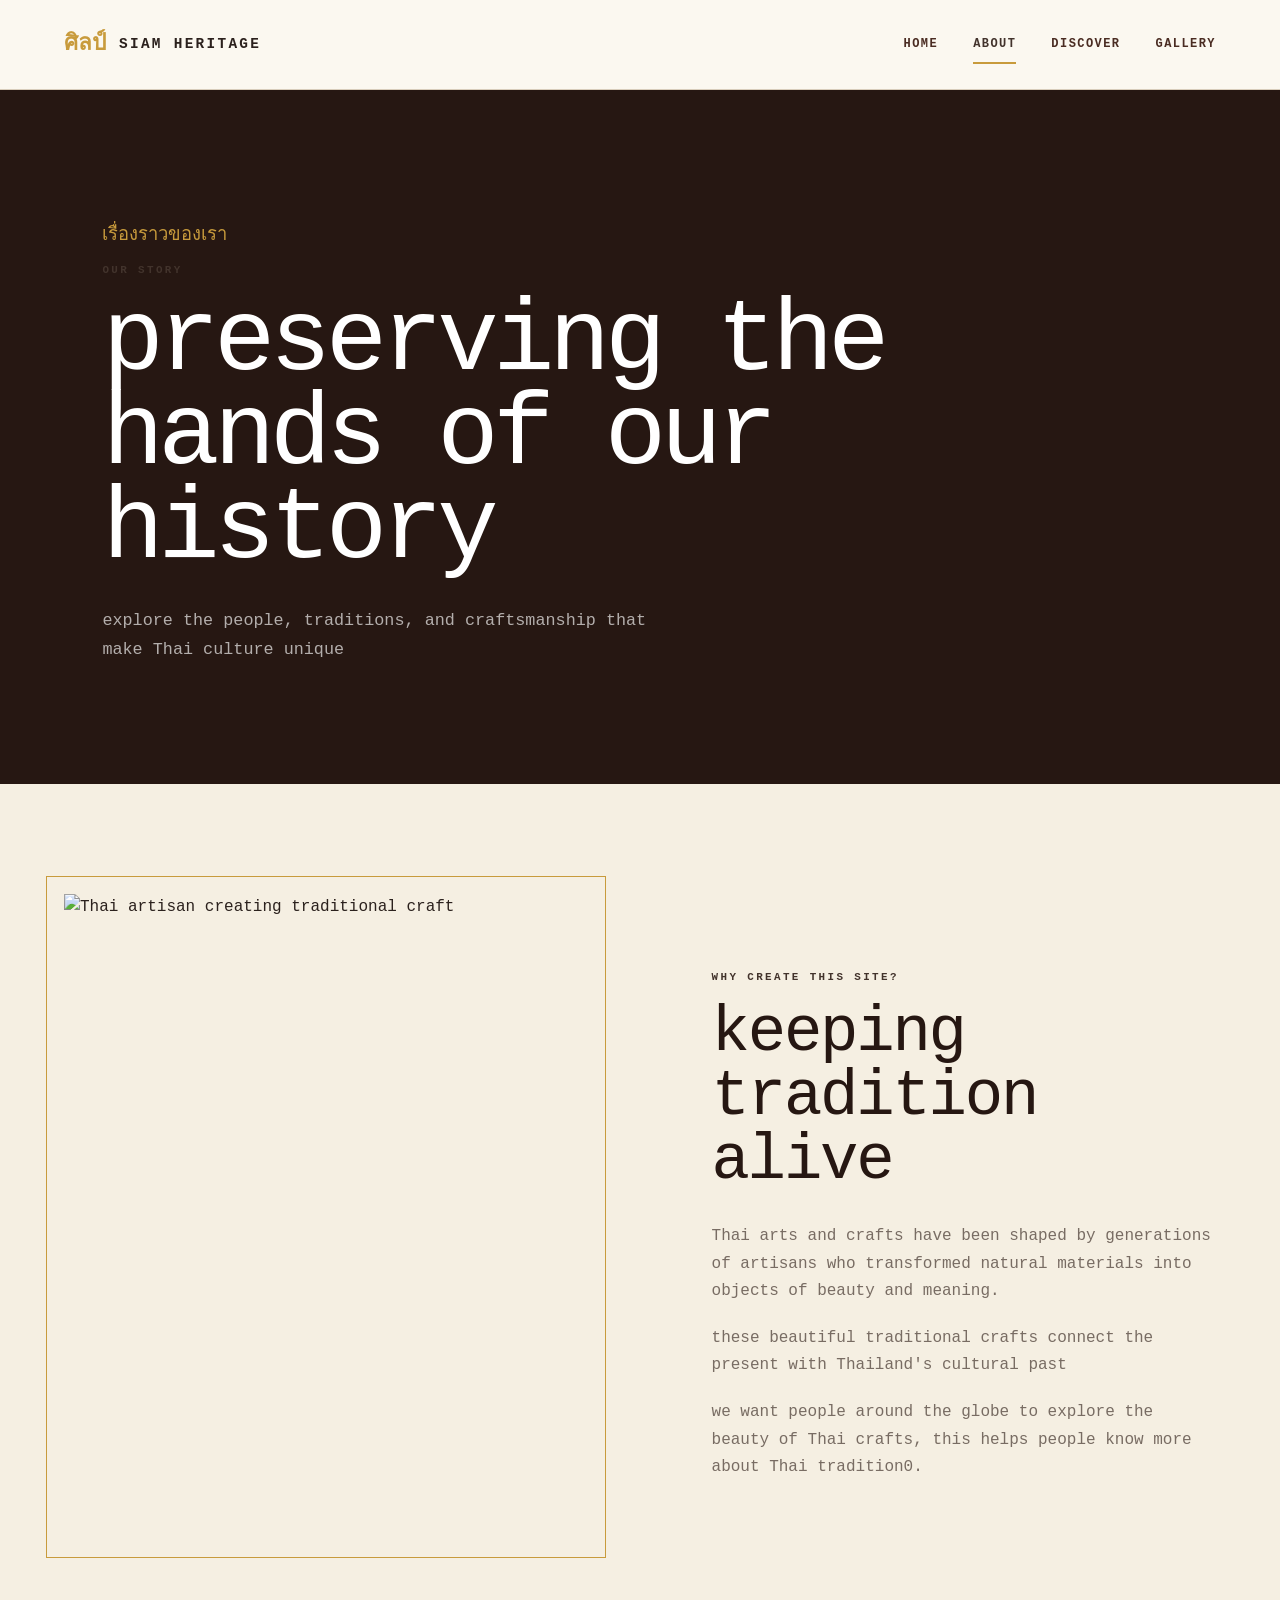
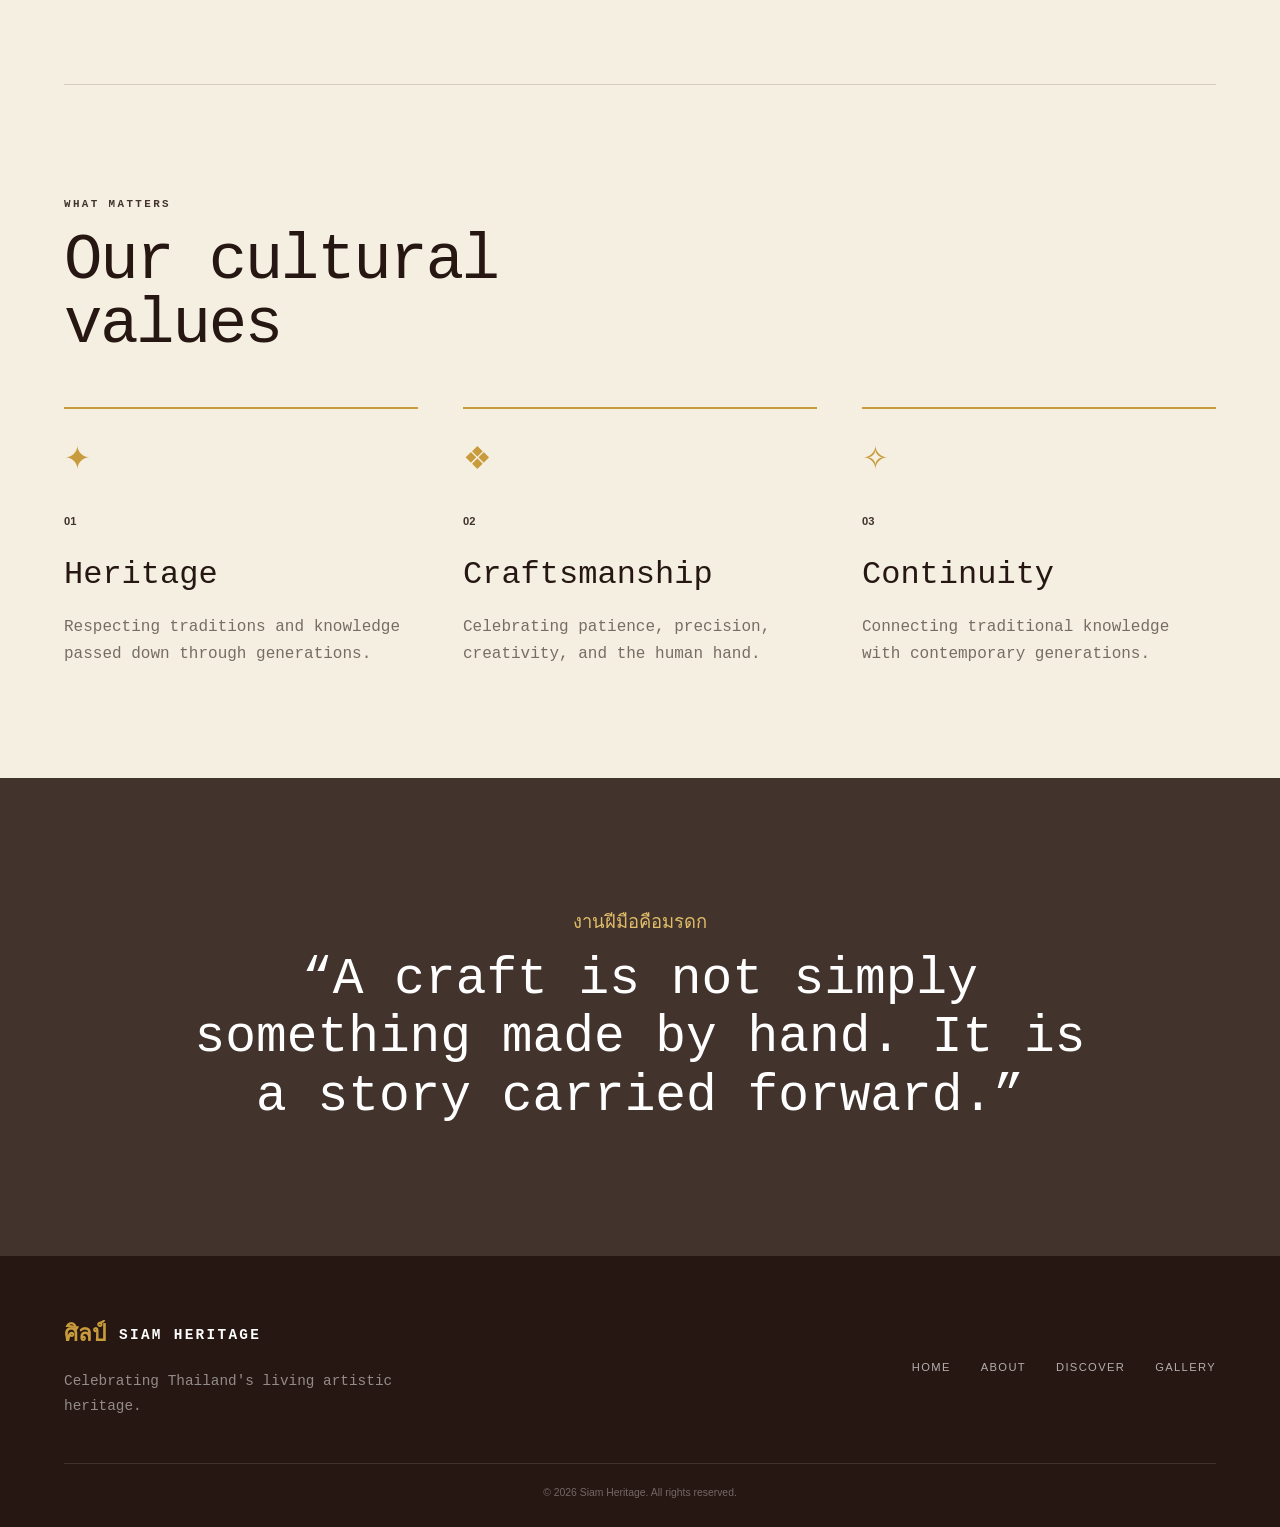
==== About.html @ 4f2d2cec "Add files via upload" ====
<!DOCTYPE html>
<html lang="en">
<head>

    <meta charset="UTF-8">
    <meta name="viewport" content="width=device-width, initial-scale=1.0">

    <title>About | Siam Heritage</title>

    <link rel="stylesheet" href="style.css">

</head>

<body>

<header class="navbar">

    <a href="index.html" class="logo">
        <span>ศิลป์</span>
        SIAM HERITAGE
    </a>

    <nav>

        <a href="index.html">Home</a>

        <a href="about.html" class="active">
            About
        </a>

        <a href="discover.html">
            Discover
        </a>

        <a href="gallery.html">
            Gallery
        </a>

    </nav>

</header>


<main>

    <!-- PAGE HEADER -->

    <section class="page-header">

        <p class="thai-title">
            เรื่องราวของเรา
        </p>

        <p class="eyebrow">
            OUR STORY
        </p>

        <h1>
            preserving the hands of our history
        </h1>

        <p>
            explore the people, traditions, and craftsmanship that make Thai culture unique
        </p>

    </section>


    <!-- STORY -->

    <section class="about-story section">

        <div class="about-image">

            <img src="images/about.jpg"
                 alt="Thai artisan creating traditional craft">

        </div>


        <div class="about-content">

            <p class="eyebrow">
                WHY CREATE THIS SITE?
            </p>

            <h2>
                keeping tradition alive
            </h2>

            <p>
                Thai arts and crafts have been shaped by generations of
                artisans who transformed natural materials into objects
                of beauty and meaning.
            </p>

            <p>
                these beautiful traditional crafts connect the present with Thailand's cultural past
            </p>

            <p>
                we want people around the globe to explore the beauty of Thai crafts, this helps people know more about Thai tradition0.
                
            </p>

        </div>

    </section>


    <!-- VALUES -->

    <section class="values section">

        <div class="section-heading">

            <div>

                <p class="eyebrow">
                    WHAT MATTERS
                </p>

                <h2>
                    Our cultural<br>
                    values
                </h2>

            </div>

        </div>


        <div class="value-grid">

            <article class="value">

                <div class="value-icon">
                    ✦
                </div>

                <span>01</span>

                <h3>
                    Heritage
                </h3>

                <p>
                    Respecting traditions and knowledge passed down
                    through generations.
                </p>

            </article>


            <article class="value">

                <div class="value-icon">
                    ❖
                </div>

                <span>02</span>

                <h3>
                    Craftsmanship
                </h3>

                <p>
                    Celebrating patience, precision, creativity,
                    and the human hand.
                </p>

            </article>


            <article class="value">

                <div class="value-icon">
                    ✧
                </div>

                <span>03</span>

                <h3>
                    Continuity
                </h3>

                <p>
                    Connecting traditional knowledge with contemporary
                    generations.
                </p>

            </article>

        </div>

    </section>


    <!-- ABOUT QUOTE -->

    <section class="quote-section">

        <p class="thai-title">
            งานฝีมือคือมรดก
        </p>

        <blockquote>
            “A craft is not simply something made by hand.
            It is a story carried forward.”
        </blockquote>

    </section>

</main>


<footer>

    <div class="footer-inner">

        <div class="footer-brand">

            <a href="index.html" class="logo">
                <span>ศิลป์</span>
                SIAM HERITAGE
            </a>

            <p>
                Celebrating Thailand's living artistic heritage.
            </p>

        </div>

        <div class="footer-links">

            <a href="index.html">Home</a>
            <a href="about.html">About</a>
            <a href="discover.html">Discover</a>
            <a href="gallery.html">Gallery</a>

        </div>

    </div>

    <div class="copyright">
        © 2026 Siam Heritage. All rights reserved.
    </div>

</footer>

</body>
</html>
---- style.css ----
/* =====================================================
   SIAM HERITAGE
   Thai Traditional Arts & Crafts Website
===================================================== */


/* =====================================================
   VARIABLES
===================================================== */

:root {

    --cream: #f5efe2;
    --cream-light: #fbf8f0;

    --brown: #4a2c22;
    --brown-dark: #261712;

    --red: #42332c;
    --red-dark: #491902;

    --gold: #c89b3c;
    --gold-light: #e0bd68;

    --green: #354936;

    --text: #2b211d;
    --muted: #786c63;

    --border: #d8cdbb;

    --white: #ffffff;

    --max-width: 1200px;
}


/* =====================================================
   RESET
===================================================== */

* {
    margin: 0;
    padding: 0;
    box-sizing: border-box;
}

html {
    scroll-behavior: smooth;
}

body {
    background: var(--cream);
    color: var(--text);

    font-family:  "courier", monospace;

    line-height: 1.7;
}

img {
    display: block;
    width: 100%;
    object-fit: cover;
}

a {
    text-decoration: none;
    color: inherit;
}


/* =====================================================
   NAVBAR
===================================================== */

.navbar {
    height: 90px;

    padding: 0 5%;

    display: flex;
    align-items: center;
    justify-content: space-between;

    background: var(--cream-light);

    border-bottom: 1px solid var(--border);

    position: relative;
    z-index: 20;
}


/* LOGO */

.logo {
    display: flex;
    align-items: center;
    gap: 13px;

    font-family: "courier", monospace;

    font-size: 0.9rem;
    font-weight: 800;

    letter-spacing: 0.16em;
}

.logo span {
    color: var(--gold);

    font-family: "courier", monospace;

    font-size: 1.4rem;

    letter-spacing: 0;
}


/* NAV */

nav {
    display: flex;
    align-items: center;

    gap: 35px;
}

nav a {
    position: relative;

    font-family: "courier", monospace;

    font-size: 0.75rem;
    font-weight: 700;

    text-transform: uppercase;

    letter-spacing: 0.12em;

    color: var(--brown);

    transition: 0.3s ease;
}

nav a::after {

    content: "";

    position: absolute;

    left: 0;
    bottom: -9px;

    width: 0;
    height: 2px;

    background: var(--gold);

    transition: 0.3s ease;
}

nav a:hover,
nav a.active {
    color: var(--red);
}

nav a:hover::after,
nav a.active::after {
    width: 100%;
}


/* =====================================================
   GENERAL
===================================================== */

.section {

    width: min(
        var(--max-width),
        90%
    );

    margin: auto;

    padding: 110px 0;
}

.eyebrow {

    margin-bottom: 15px;

    font-family: "courier", monospace;

    font-size: 0.68rem;

    font-weight: 800;

    letter-spacing: 0.22em;

    color: var(--red);
}

.thai-title {

    margin-bottom: 10px;

    color: var(--gold);

    font-family: "courier", monospace;

    font-size: 1.15rem;
}

h1,
h2,
h3 {

    font-weight: 500;

    color: var(--brown-dark);
}

h2 {

    font-size:
        clamp(
            2.4rem,
            5vw,
            4.8rem
        );

    line-height: 1;

    letter-spacing: -0.035em;
}

h2 span {
    color: var(--red);
}


/* =====================================================
   BUTTONS
===================================================== */

.btn {

    display: inline-flex;

    align-items: center;
    justify-content: center;

    padding: 14px 28px;

    font-family: "courier", monospace;

    font-size: 0.7rem;

    font-weight: 800;

    text-transform: uppercase;

    letter-spacing: 0.12em;

    transition:
        transform 0.3s ease,
        background 0.3s ease,
        color 0.3s ease;
}

.btn:hover {

    transform: translateY(-3px);
}

.btn-gold {

    background: #b7ad98;

    color: var(--brown-dark);
}

.btn-gold:hover {

    background: var(--brown);

    color: white;
}

.btn-outline {

    border: 1px solid rgba(255,255,255,0.7);

    color: white;
}

.btn-outline:hover {

    background: white;

    color: var(--brown-dark);
}


/* =====================================================
   HOME HERO
===================================================== */

.hero {

    min-height:
        calc(
            100vh - 90px
        );

    display: flex;

    align-items: center;

    position: relative;

    overflow: hidden;

    padding:
        100px 8%;

    color: white;

    background:
        linear-gradient(
            90deg,
            rgba(35, 20, 15, 0.92),
            rgba(45, 25, 17, 0.58),
            rgba(0,0,0,0.15)
        ),
        url("images/hero.jpg")
        center / cover
        no-repeat;
}


/* Thai decorative pattern */

.hero::before {

    position: absolute;

    right: 8%;
    top: 12%;

    color:
        rgba(95, 55, 3, 0.5);

    font-size: 12rem;

    opacity: 0.25;
}


.hero-content {

    position: relative;

    z-index: 2;

    max-width: 750px;
}

.hero .eyebrow {

    color: var(--gold-light);
}

.hero h1 {

    margin-bottom: 30px;

    color: white;

    font-size:
        clamp(
            3.8rem,
            8vw,
            7.5rem
        );

    line-height: 0.9;

    letter-spacing: -0.055em;
}

.hero h1 span {

    color: var(--gold-light);
}

.hero-description {

    max-width: 570px;

    margin-bottom: 35px;

    color:
        rgba(
            255,
            255,
            255,
            0.82
        );

    font-size: 1.05rem;
}

.hero-buttons {

    display: flex;

    gap: 15px;
}


/* =====================================================
   INTRO
===================================================== */

.intro {

    display: grid;

    grid-template-columns:
        1fr 1fr;

    gap: 100px;

    align-items: end;
}

.intro-text {

    max-width: 520px;

    color: var(--muted);

    font-size: 1.05rem;
}

.gold-link {

    display: inline-block;

    margin-top: 25px;

    padding-bottom: 5px;

    border-bottom:
        1px solid
        var(--gold);

    color: var(--red);

    font-family: "courier", monospace;

    font-size: 0.72rem;

    font-weight: 800;

    text-transform: uppercase;

    letter-spacing: 0.12em;

    transition: 0.3s ease;
}

.gold-link:hover {

    color: var(--gold);

    border-color: var(--red);
}


/* =====================================================
   SECTION HEADING
===================================================== */

.section-heading {

    display: flex;

    align-items: end;

    justify-content: space-between;

    margin-bottom: 50px;
}


/* =====================================================
   CRAFT CARDS
===================================================== */

.craft-grid {

    display: grid;

    grid-template-columns:
        repeat(3, 1fr);

    gap: 25px;
}

.craft-card {

    position: relative;

    overflow: hidden;

    background: var(--brown);

    color: white;
}

.craft-card img {

    height: 500px;

    transition:
        transform 0.7s ease;
}

.craft-card:hover img {

    transform:
        scale(1.06);
}

.craft-card::after {

    content: "";

    position: absolute;

    inset: 0;

    background:
        linear-gradient(
            to top,
            rgba(30,15,10,0.9),
            transparent 60%
        );
}

.craft-number {

    position: absolute;

    z-index: 3;

    top: 20px;
    right: 20px;

    color: var(--gold-light);

    font-family: Arial, sans-serif;

    font-size: 0.75rem;

    font-weight: bold;

    letter-spacing: 0.1em;
}

.craft-content {

    position: absolute;

    z-index: 3;

    left: 30px;
    right: 30px;
    bottom: 30px;
}

.craft-content p {

    margin-bottom: 7px;

    color: var(--gold-light);

    font-family: Arial, sans-serif;

    font-size: 0.65rem;

    font-weight: bold;

    letter-spacing: 0.15em;
}

.craft-content h3 {

    margin-bottom: 8px;

    color: white;

    font-size: 2rem;
}

.craft-content span {

    display: block;

    color:
        rgba(
            255,
            255,
            255,
            0.75
        );

    font-size: 0.9rem;
}


/* =====================================================
   HERITAGE BANNER
===================================================== */

.heritage-banner {

    min-height: 600px;

    display: flex;

    align-items: center;

    padding: 100px 10%;

    color: white;

    background:
        linear-gradient(
            rgba(50, 28, 20, 0.75),
            rgba(50, 28, 20, 0.75)
        ),
        url("images/painting.jpg")
        center / cover
        no-repeat;
}

.heritage-banner h2 {

    margin-bottom: 25px;

    color: white;

    font-size:
        clamp(
            3rem,
            6vw,
            6rem
        );
}

.heritage-banner > div {

    max-width: 750px;
}

.heritage-banner p:last-child {

    color:
        rgba(
            255,
            255,
            255,
            0.75
        );
}


/* =====================================================
   PAGE HEADER
===================================================== */

.page-header {

    padding:
        130px 8%
        120px;

    background: var(--brown-dark);

    color: white;
}

.page-header h1 {

    max-width: 900px;

    color: white;

    font-size:
        clamp(
            3.7rem,
            8vw,
            7rem
        );

    line-height: 0.92;

    letter-spacing: -0.055em;
}

.page-header h1 span {

    color: var(--gold-light);
}

.page-header > p:last-child {

    max-width: 570px;

    margin-top: 30px;

    color:
        rgba(
            255,
            255,
            255,
            0.65
        );

    font-size: 1.05rem;
}


/* =====================================================
   ABOUT
===================================================== */

.about-story {

    display: grid;

    grid-template-columns:
        1.05fr 0.95fr;

    gap: 90px;

    align-items: center;
}

.about-image {

    height: 680px;

    position: relative;
}

.about-image::before {

    content: "";

    position: absolute;

    top: -18px;
    left: -18px;

    width: 100%;
    height: 100%;

    border:
        1px solid
        var(--gold);

    z-index: 0;
}

.about-image img {

    position: relative;

    height: 100%;

    z-index: 1;
}

.about-content h2 {

    margin-bottom: 30px;
}

.about-content > p:not(.eyebrow) {

    max-width: 520px;

    margin-bottom: 20px;

    color: var(--muted);
}


/* =====================================================
   VALUES
===================================================== */

.values {

    border-top:
        1px solid
        var(--border);
}

.value-grid {

    display: grid;

    grid-template-columns:
        repeat(3, 1fr);

    gap: 45px;
}

.value {

    padding-top: 25px;

    border-top:
        2px solid
        var(--gold);
}

.value-icon {

    margin-bottom: 20px;

    color: var(--gold);

    font-size: 2rem;
}

.value > span {

    font-family: Arial, sans-serif;

    color: var(--red);

    font-size: 0.7rem;

    font-weight: bold;
}

.value h3 {

    margin:
        12px 0;

    font-size: 2rem;
}

.value p {

    color: var(--muted);
}


/* =====================================================
   QUOTE
===================================================== */

.quote-section {

    padding:
        130px 10%;

    text-align: center;

    background:
        var(--red);

    color: white;
}

.quote-section .thai-title {

    color: var(--gold-light);
}

.quote-section blockquote {

    max-width: 900px;

    margin: auto;

    font-size:
        clamp(
            2rem,
            4vw,
            4rem
        );

    line-height: 1.15;
}


/* =====================================================
   DISCOVER GRID
===================================================== */

.discover {

    display: grid;

    grid-template-columns:
        repeat(2, 1fr);

    grid-auto-rows: 480px;

    gap: 25px;
}

.discover-item {

    position: relative;

    overflow: hidden;

    color: white;
}

.discover-item img {

    height: 100%;

    transition:
        transform 0.7s ease;
}

.discover-item:hover img {

    transform:
        scale(1.07);
}

.discover-item::after {

    content: "";

    position: absolute;

    inset: 0;

    background:
        linear-gradient(
            to top,
            rgba(25,12,8,0.95),
            transparent 65%
        );
}

.discover-large {

    grid-row: span 2;
}

.discover-info {

    position: absolute;

    z-index: 3;

    left: 35px;
    right: 35px;
    bottom: 35px;
}

.discover-info > span {

    color: var(--gold-light);

    font-family: Arial, sans-serif;

    font-size: 0.65rem;

    font-weight: bold;

    letter-spacing: 0.15em;
}

.discover-info h2 {

    margin: 8px 0;

    color: white;

    font-size: 2.5rem;
}

.discover-info p {

    max-width: 500px;

    color:
        rgba(
            255,
            255,
            255,
            0.75
        );
}

.round-button {

    position: absolute;

    right: 0;
    bottom: 0;

    width: 52px;
    height: 52px;

    display: flex;

    align-items: center;
    justify-content: center;

    border:
        1px solid
        rgba(
            255,
            255,
            255,
            0.6
        );

    border-radius: 50%;

    transition: 0.3s ease;
}

.round-button:hover {

    background: var(--gold);

    color: var(--brown-dark);

    border-color: var(--gold);
}


/* =====================================================
   MATERIAL SECTION
===================================================== */

.material-section {

    min-height: 550px;

    display: flex;

    align-items: center;

    padding: 100px 10%;

    background:
        linear-gradient(
            90deg,
            rgba(38,23,18,0.95),
            rgba(38,23,18,0.6)
        ),
        url("images/pottery.jpg")
        center / cover
        no-repeat;

    color: white;
}

.material-content {

    max-width: 650px;
}

.material-content h2 {

    margin-bottom: 25px;

    color: white;
}

.material-content h2 span {

    color: var(--gold-light);
}

.material-content p:last-child {

    color:
        rgba(
            255,
            255,
            255,
            0.72
        );
}


/* =====================================================
   GALLERY
===================================================== */

.gallery {

    display: grid;

    grid-template-columns:
        repeat(3, 1fr);

    grid-auto-rows: 300px;

    gap: 20px;
}

.gallery-item {

    position: relative;

    overflow: hidden;

    background: var(--brown);
}

.gallery-item img {

    height: 100%;

    transition:
        transform 0.6s ease,
        filter 0.6s ease;
}

.gallery-item:hover img {

    transform: scale(1.06);

    filter:
        brightness(0.7);
}

.gallery-feature {

    grid-column: span 2;

    grid-row: span 2;
}

.gallery-tall {

    grid-row: span 2;
}

.gallery-caption {

    position: absolute;

    z-index: 3;

    left: 25px;
    right: 25px;
    bottom: 20px;

    display: flex;

    align-items: center;

    justify-content: space-between;

    opacity: 0;

    transform:
        translateY(10px);

    transition:
        0.4s ease;
}

.gallery-item:hover .gallery-caption {

    opacity: 1;

    transform:
        translateY(0);
}

.gallery-caption span {

    color: var(--gold-light);

    font-family: Arial, sans-serif;

    font-size: 0.7rem;
}

.gallery-caption h3 {

    color: white;

    font-size: 1.4rem;
}


/* =====================================================
   GALLERY CTA
===================================================== */

.gallery-cta {

    padding:
        130px 10%;

    text-align: center;

    background:
        var(--brown);

    color: white;
}

.gallery-cta h2 {

    margin-bottom: 35px;

    color: white;
}

.gallery-cta h2 span {

    color: var(--gold-light);
}


/* =====================================================
   FOOTER
===================================================== */

footer {

    padding:
        60px 5%
        25px;

    background:
        var(--brown-dark);

    color: white;
}

.footer-inner {

    display: flex;

    justify-content: space-between;

    gap: 50px;

    padding-bottom: 45px;

    border-bottom:
        1px solid
        rgba(
            255,
            255,
            255,
            0.12
        );
}

.footer-brand p {

    max-width: 350px;

    margin-top: 15px;

    color:
        rgba(
            255,
            255,
            255,
            0.5
        );

    font-size: 0.9rem;
}

.footer-links {

    display: flex;

    gap: 30px;

    align-items: center;
}

.footer-links a {

    font-family: Arial, sans-serif;

    font-size: 0.7rem;

    text-transform: uppercase;

    letter-spacing: 0.12em;

    color:
        rgba(
            255,
            255,
            255,
            0.65
        );

    transition: 0.3s ease;
}

.footer-links a:hover {

    color: var(--gold-light);
}

.copyright {

    padding-top: 20px;

    color:
        rgba(
            255,
            255,
            255,
            0.35
        );

    font-family: Arial, sans-serif;

    font-size: 0.65rem;

    text-align: center;
}


/* =====================================================
   TABLET
===================================================== */

@media (max-width: 900px) {

    .navbar {

        padding:
            0 4%;
    }

    nav {

        gap: 18px;
    }

    .intro,
    .about-story {

        grid-template-columns: 1fr;

        gap: 55px;
    }

    .craft-grid {

        grid-template-columns:
            repeat(2, 1fr);
    }

    .craft-card:last-child {

        grid-column:
            span 2;
    }

    .value-grid {

        grid-template-columns:
            repeat(2, 1fr);
    }

    .gallery {

        grid-template-columns:
            repeat(2, 1fr);
    }

    .gallery-feature {

        grid-column:
            span 2;
    }

}


/* =====================================================
   MOBILE
===================================================== */

@media (max-width: 600px) {

    .navbar {

        height: auto;

        padding: 20px;

        flex-direction: column;

        gap: 18px;
    }

    nav {

        gap: 14px;

        justify-content: center;

        flex-wrap: wrap;
    }

    nav a {

        font-size: 0.65rem;
    }

    .hero {

        min-height: 85vh;

        padding:
            80px 7%;
    }

    .hero h1 {

        font-size:
            clamp(
                3.3rem,
                16vw,
                5rem
            );
    }

    .hero-buttons {

        flex-direction: column;

        align-items: stretch;
    }

    .section {

        padding:
            75px 0;
    }

    .section-heading {

        align-items: flex-start;

        flex-direction: column;

        gap: 20px;
    }

    .craft-grid {

        grid-template-columns: 1fr;
    }

    .craft-card:last-child {

        grid-column: auto;
    }

    .craft-card img {

        height: 400px;
    }

    .page-header {

        padding:
            90px 7%;
    }

    .page-header h1 {

        font-size:
            clamp(
                3.3rem,
                15vw,
                5rem
            );
    }

    .about-image {

        height: 450px;
    }

    .about-image::before {

        top: -10px;
        left: -10px;
    }

    .value-grid {

        grid-template-columns: 1fr;
    }

    .discover {

        grid-template-columns: 1fr;

        grid-auto-rows: 420px;
    }

    .discover-large {

        grid-row: auto;
    }

    .discover-info h2 {

        font-size: 2rem;
    }

    .gallery {

        grid-template-columns: 1fr;

        grid-auto-rows: 300px;
    }

    .gallery-feature {

        grid-column: auto;

        grid-row: auto;
    }

    .gallery-tall {

        grid-row: auto;
    }

    .gallery-caption {

        opacity: 1;

        transform: none;
    }

    .footer-inner {

        flex-direction: column;
    }

    .footer-links {

        flex-wrap: wrap;
    }

}
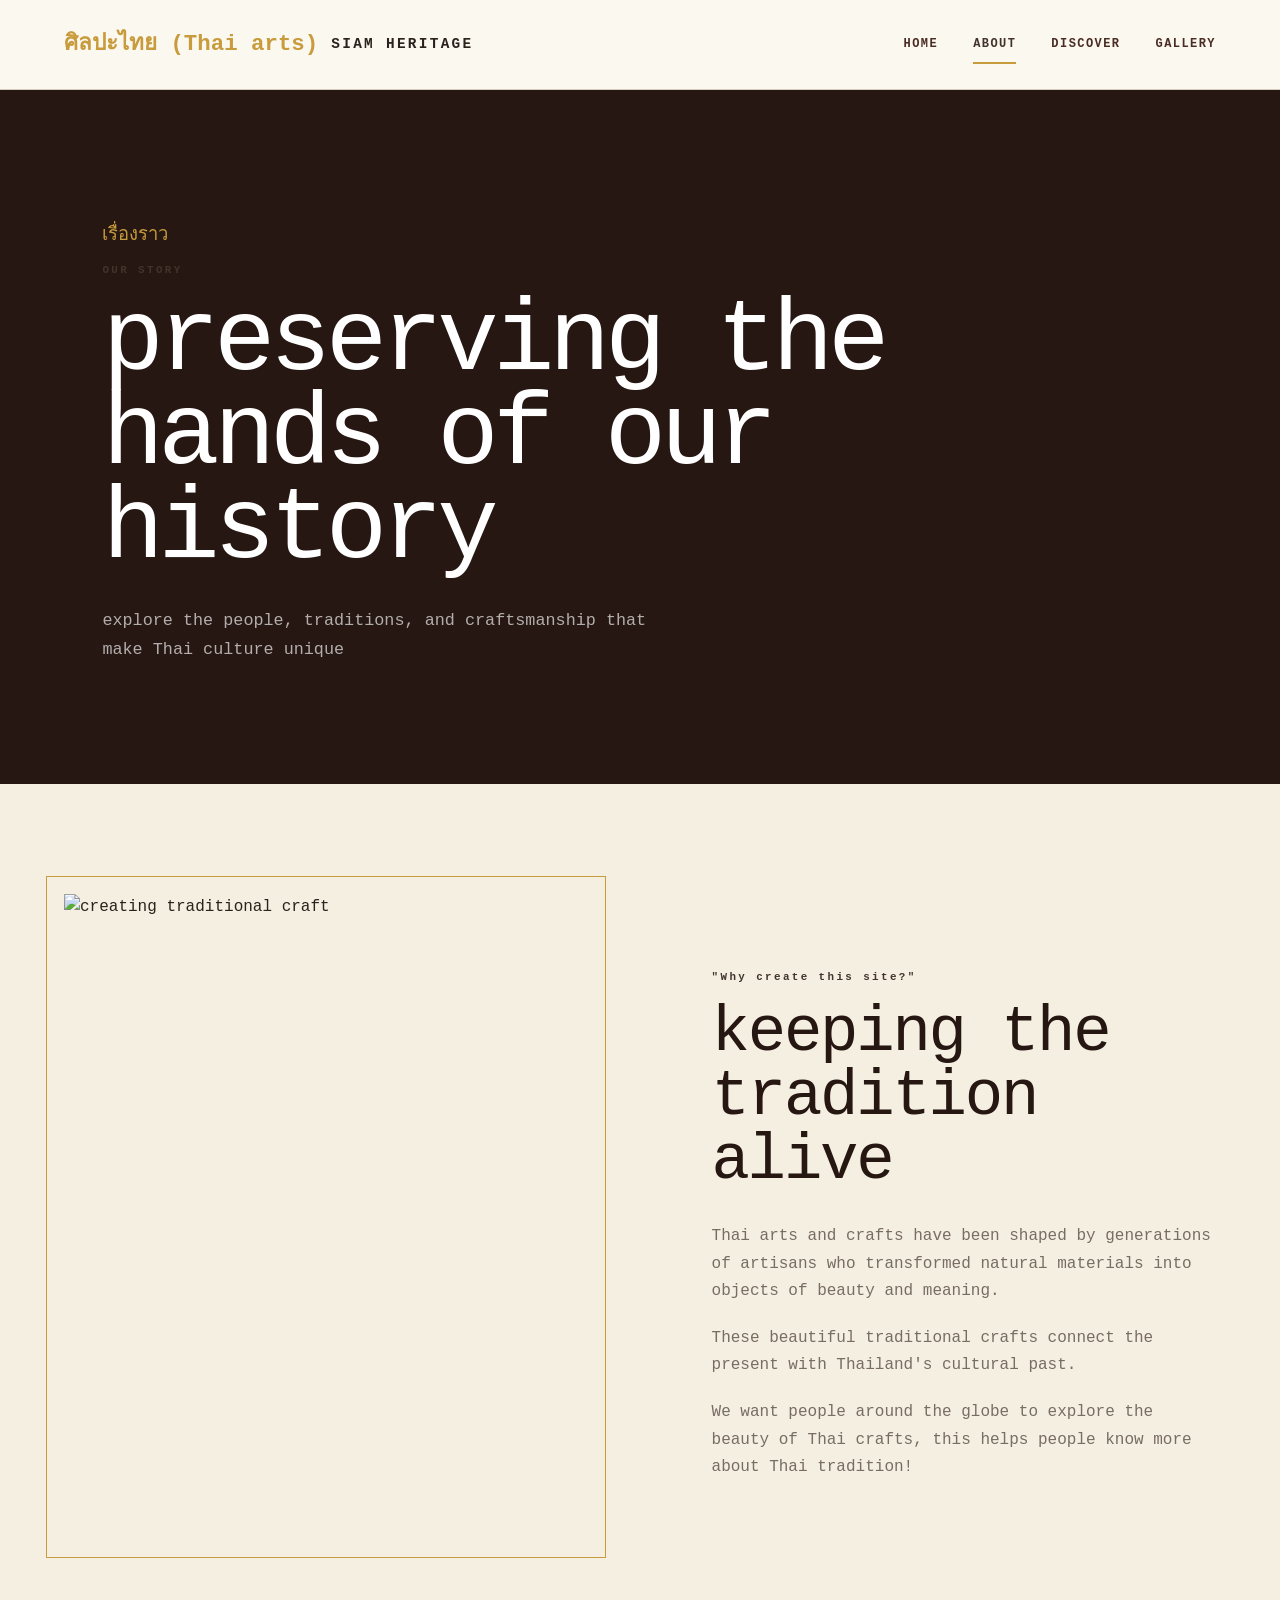
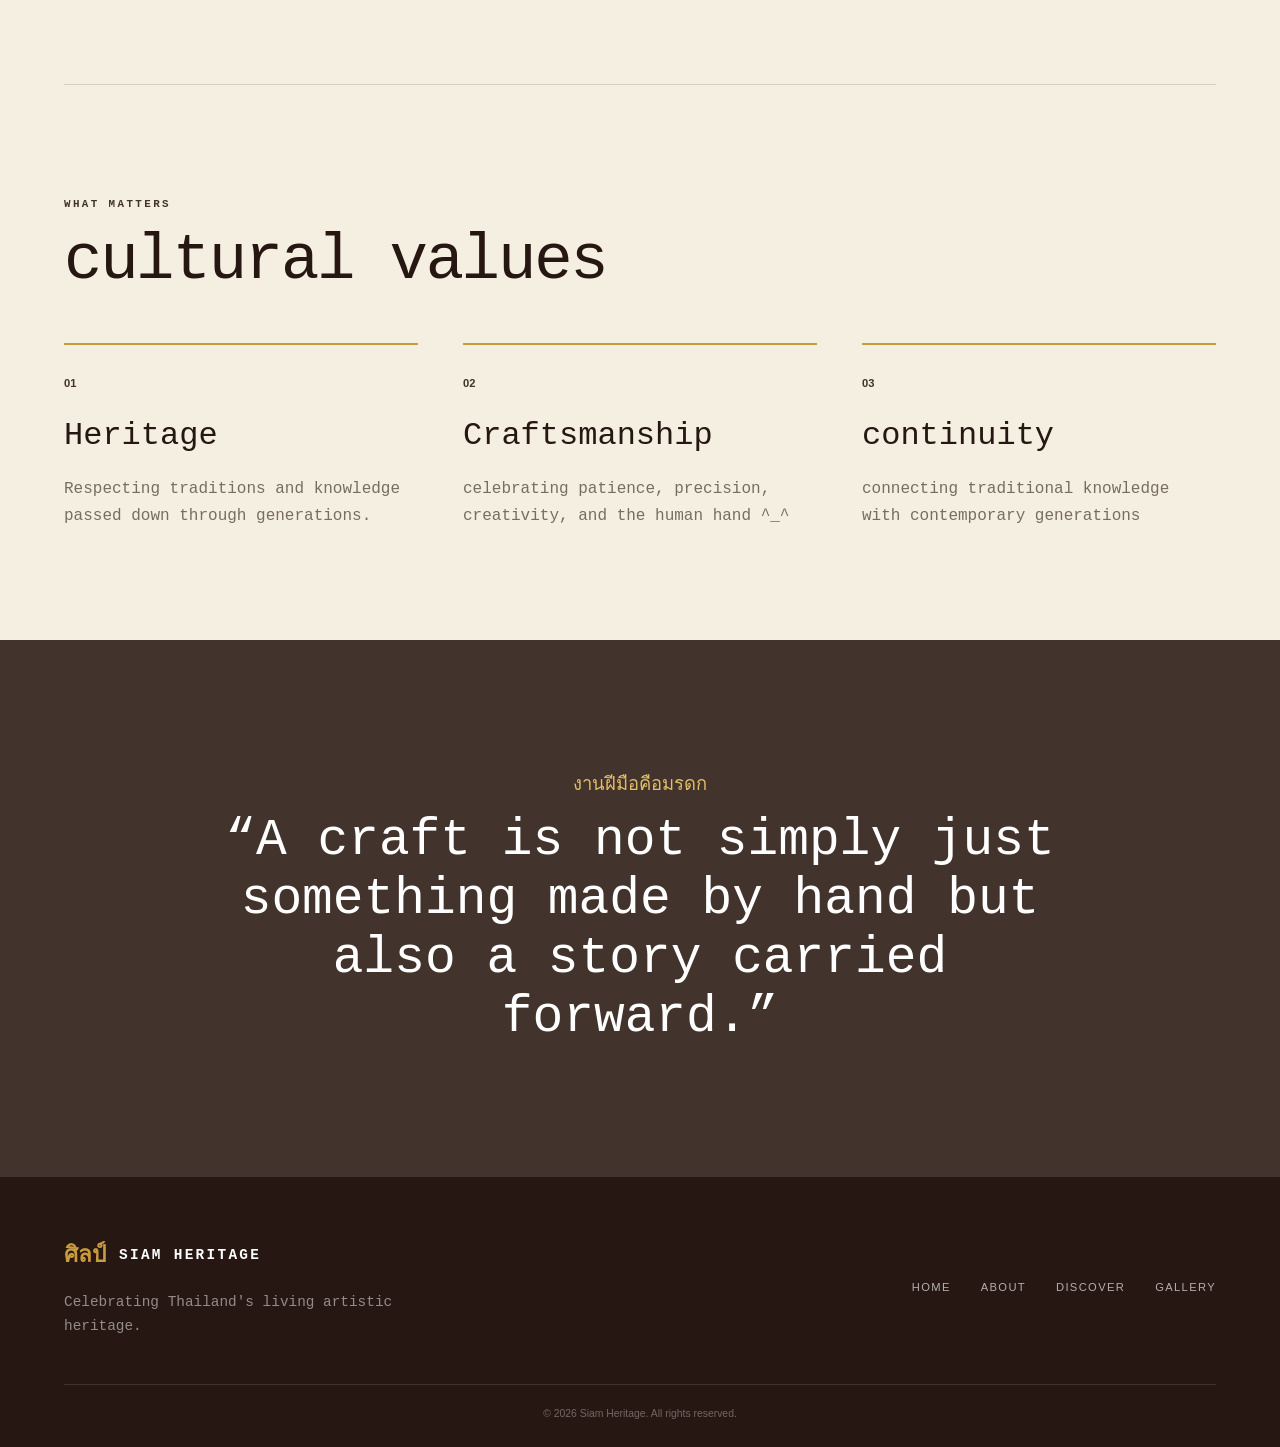
==== commit 81020ad5: "Revise About page content and layout Updated content and structure of the About page, including chan" ====
--- a/About.html
+++ b/About.html
@@ -16,7 +16,7 @@
 <header class="navbar">
 
     <a href="index.html" class="logo">
-        <span>ศิลป์</span>
+        <span>ศิลปะไทย (Thai arts)</span>
         SIAM HERITAGE
     </a>
 
@@ -48,7 +48,7 @@
     <section class="page-header">
 
         <p class="thai-title">
-            เรื่องราวของเรา
+            เรื่องราว
         </p>
 
         <p class="eyebrow">
@@ -72,8 +72,8 @@
 
         <div class="about-image">
 
-            <img src="images/about.jpg"
-                 alt="Thai artisan creating traditional craft">
+            <img src="https://english.news.cn/asiapacific/20221110/375905a5c9cd476bbf01894a01068108/20221110375905a5c9cd476bbf01894a01068108_20221110bd099418f63143558e349b83a0b318a9.jpg"
+                 alt="creating traditional craft">
 
         </div>
 
@@ -81,11 +81,11 @@
         <div class="about-content">
 
             <p class="eyebrow">
-                WHY CREATE THIS SITE?
+                "Why create this site?"
             </p>
 
             <h2>
-                keeping tradition alive
+                keeping the tradition alive
             </h2>
 
             <p>
@@ -95,11 +95,11 @@
             </p>
 
             <p>
-                these beautiful traditional crafts connect the present with Thailand's cultural past
-            </p>
-
-            <p>
-                we want people around the globe to explore the beauty of Thai crafts, this helps people know more about Thai tradition0.
+                These beautiful traditional crafts connect the present with Thailand's cultural past.
+            </p>
+
+            <p>
+                We want people around the globe to explore the beauty of Thai crafts, this helps people know more about Thai tradition!
                 
             </p>
 
@@ -121,8 +121,7 @@
                 </p>
 
                 <h2>
-                    Our cultural<br>
-                    values
+                    cultural values
                 </h2>
 
             </div>
@@ -133,10 +132,6 @@
         <div class="value-grid">
 
             <article class="value">
-
-                <div class="value-icon">
-                    ✦
-                </div>
 
                 <span>01</span>
 
@@ -154,10 +149,6 @@
 
             <article class="value">
 
-                <div class="value-icon">
-                    ❖
-                </div>
-
                 <span>02</span>
 
                 <h3>
@@ -165,8 +156,8 @@
                 </h3>
 
                 <p>
-                    Celebrating patience, precision, creativity,
-                    and the human hand.
+                    celebrating patience, precision, creativity,
+                    and the human hand ^_^
                 </p>
 
             </article>
@@ -174,19 +165,15 @@
 
             <article class="value">
 
-                <div class="value-icon">
-                    ✧
-                </div>
-
                 <span>03</span>
 
                 <h3>
-                    Continuity
+                    continuity
                 </h3>
 
                 <p>
-                    Connecting traditional knowledge with contemporary
-                    generations.
+                    connecting traditional knowledge with contemporary
+                    generations
                 </p>
 
             </article>
@@ -205,8 +192,7 @@
         </p>
 
         <blockquote>
-            “A craft is not simply something made by hand.
-            It is a story carried forward.”
+            “A craft is not simply just something made by hand but also a story carried forward.”
         </blockquote>
 
     </section>
@@ -249,4 +235,4 @@
 </footer>
 
 </body>
-</html>+</html>
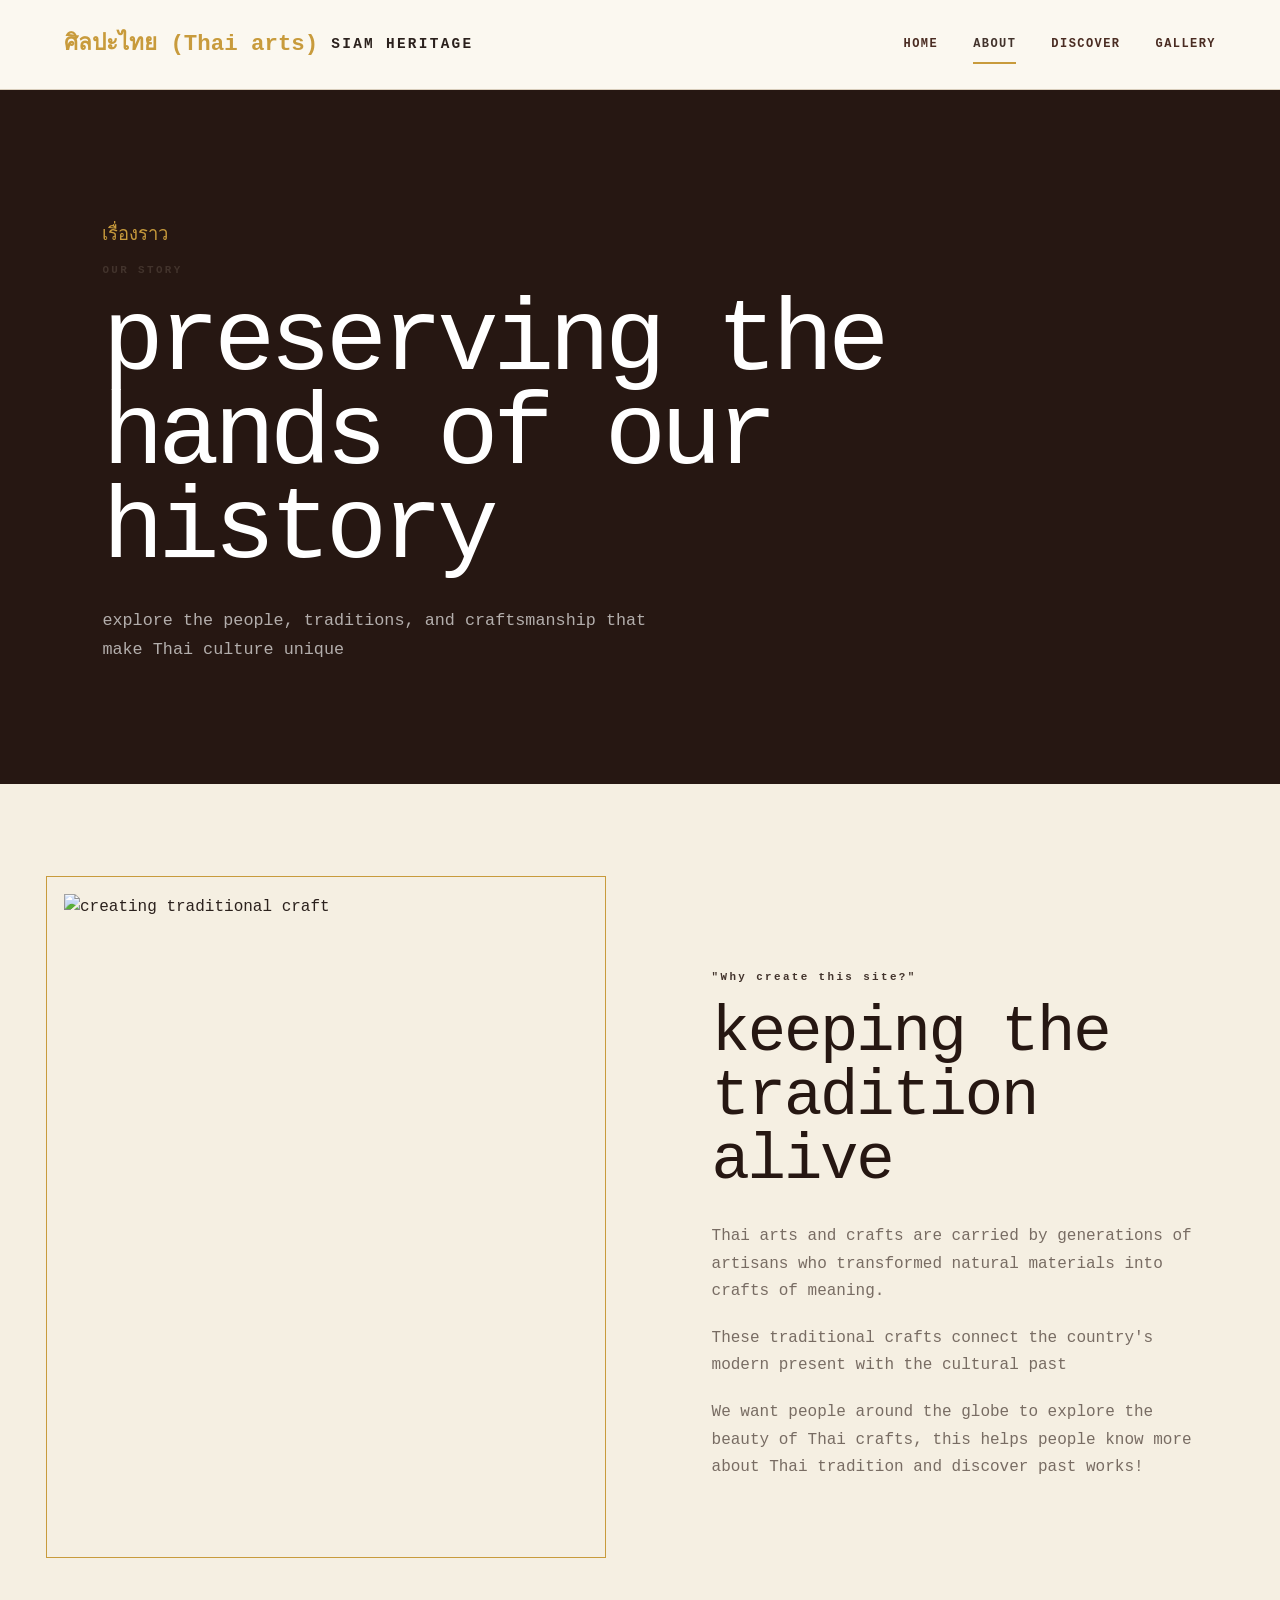
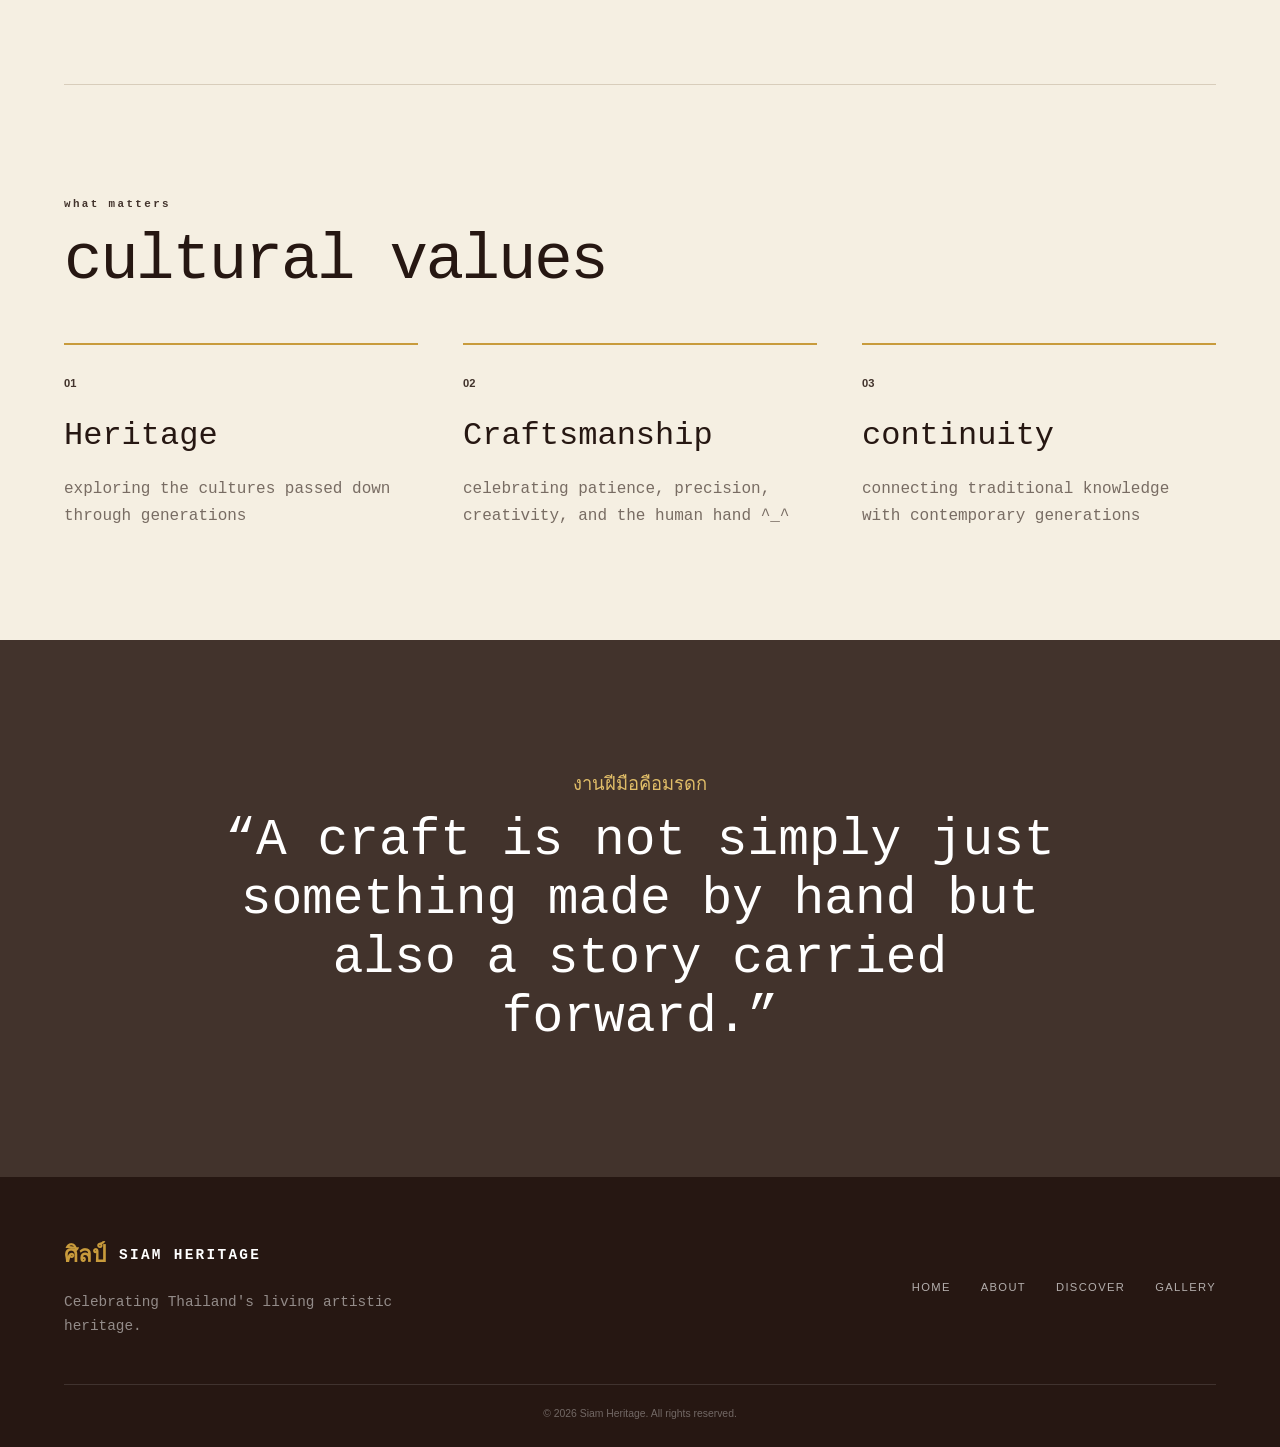
==== commit 315eebf7: "Update About.html" ====
--- a/About.html
+++ b/About.html
@@ -24,15 +24,15 @@
 
         <a href="index.html">Home</a>
 
-        <a href="about.html" class="active">
+        <a href="About.html" class="active">
             About
         </a>
 
-        <a href="discover.html">
+        <a href="Discover.html">
             Discover
         </a>
 
-        <a href="gallery.html">
+        <a href="Gallery.html">
             Gallery
         </a>
 
@@ -89,17 +89,17 @@
             </h2>
 
             <p>
-                Thai arts and crafts have been shaped by generations of
-                artisans who transformed natural materials into objects
-                of beauty and meaning.
-            </p>
-
-            <p>
-                These beautiful traditional crafts connect the present with Thailand's cultural past.
-            </p>
-
-            <p>
-                We want people around the globe to explore the beauty of Thai crafts, this helps people know more about Thai tradition!
+                Thai arts and crafts are carried by generations of
+                artisans who transformed natural materials into crafts
+                of meaning.
+            </p>
+
+            <p>
+                These traditional crafts connect the country's modern present with the cultural past
+            </p>
+
+            <p>
+                We want people around the globe to explore the beauty of Thai crafts, this helps people know more about Thai tradition and discover past works!
                 
             </p>
 
@@ -117,7 +117,7 @@
             <div>
 
                 <p class="eyebrow">
-                    WHAT MATTERS
+                    what matters
                 </p>
 
                 <h2>
@@ -140,8 +140,8 @@
                 </h3>
 
                 <p>
-                    Respecting traditions and knowledge passed down
-                    through generations.
+                    exploring the cultures passed down
+                    through generations
                 </p>
 
             </article>
@@ -220,9 +220,9 @@
         <div class="footer-links">
 
             <a href="index.html">Home</a>
-            <a href="about.html">About</a>
-            <a href="discover.html">Discover</a>
-            <a href="gallery.html">Gallery</a>
+            <a href="About.html">About</a>
+            <a href="Discover.html">Discover</a>
+            <a href="Gallery.html">Gallery</a>
 
         </div>
 
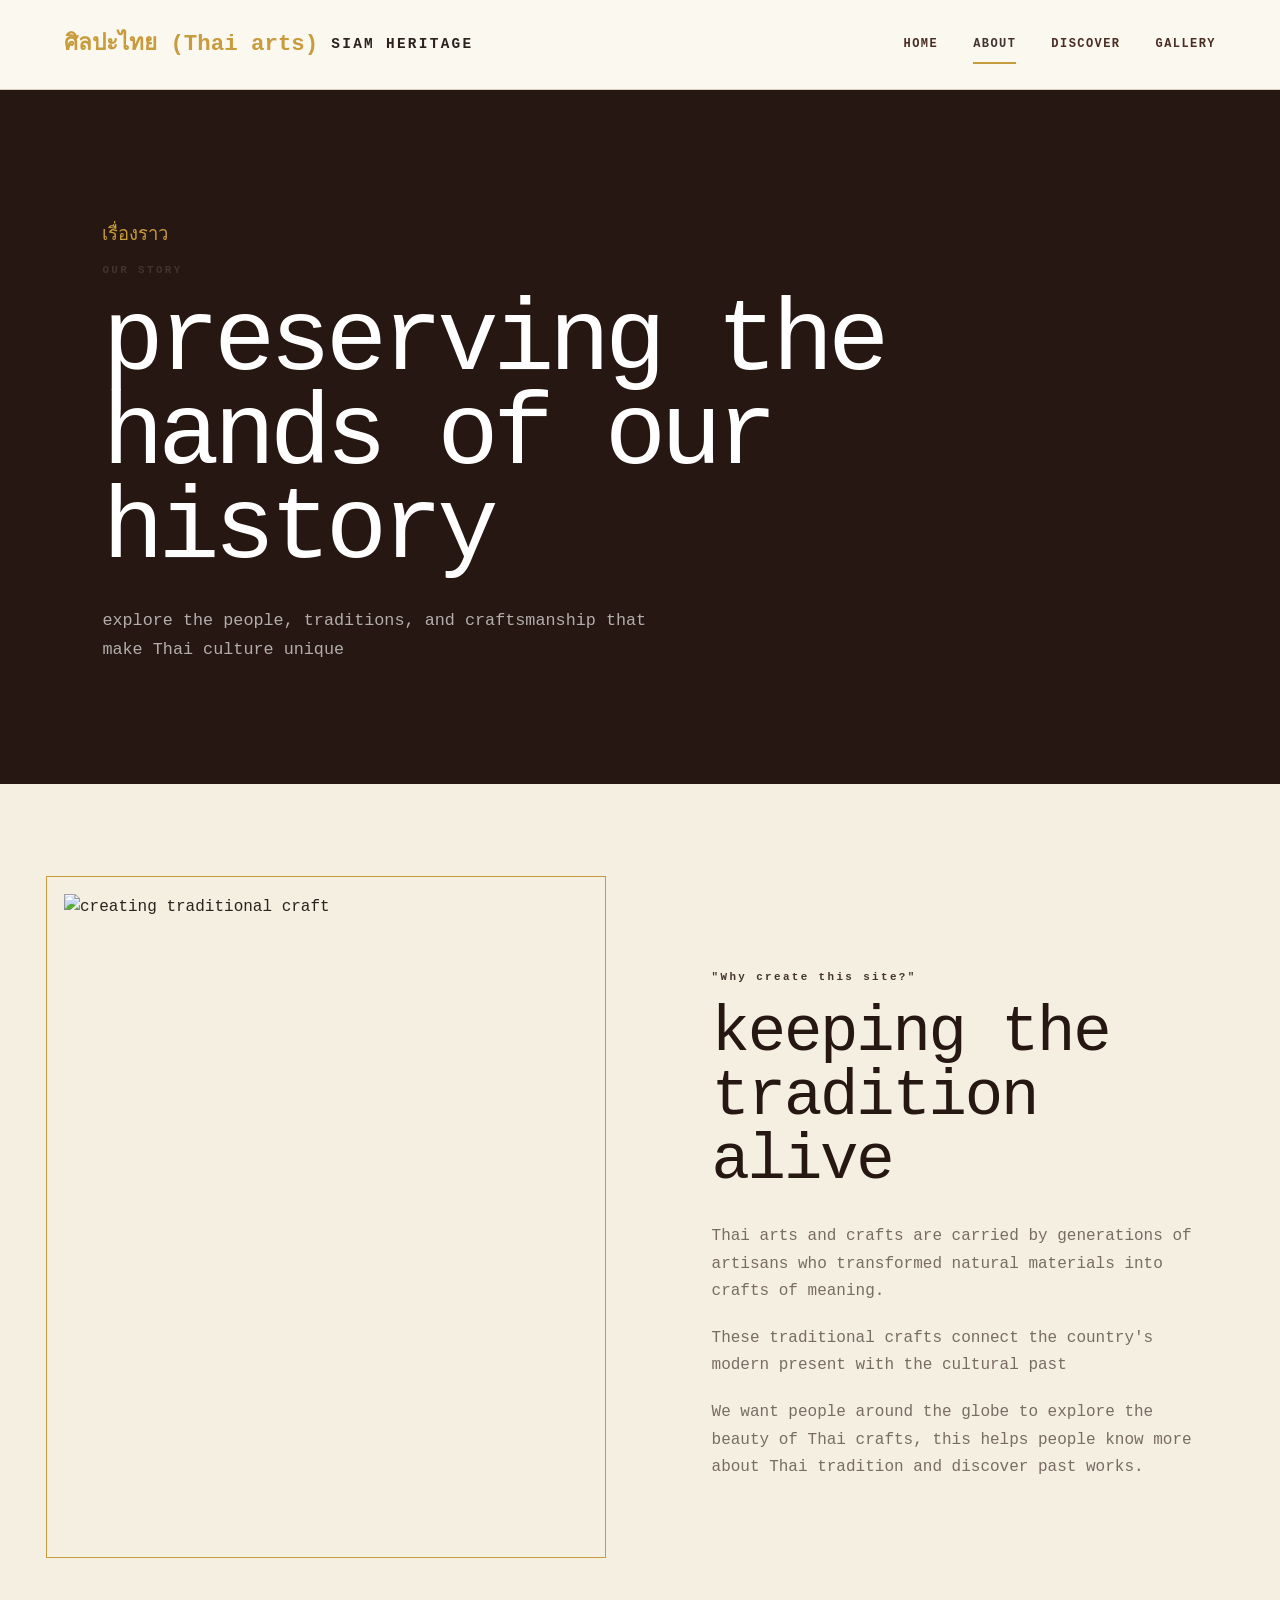
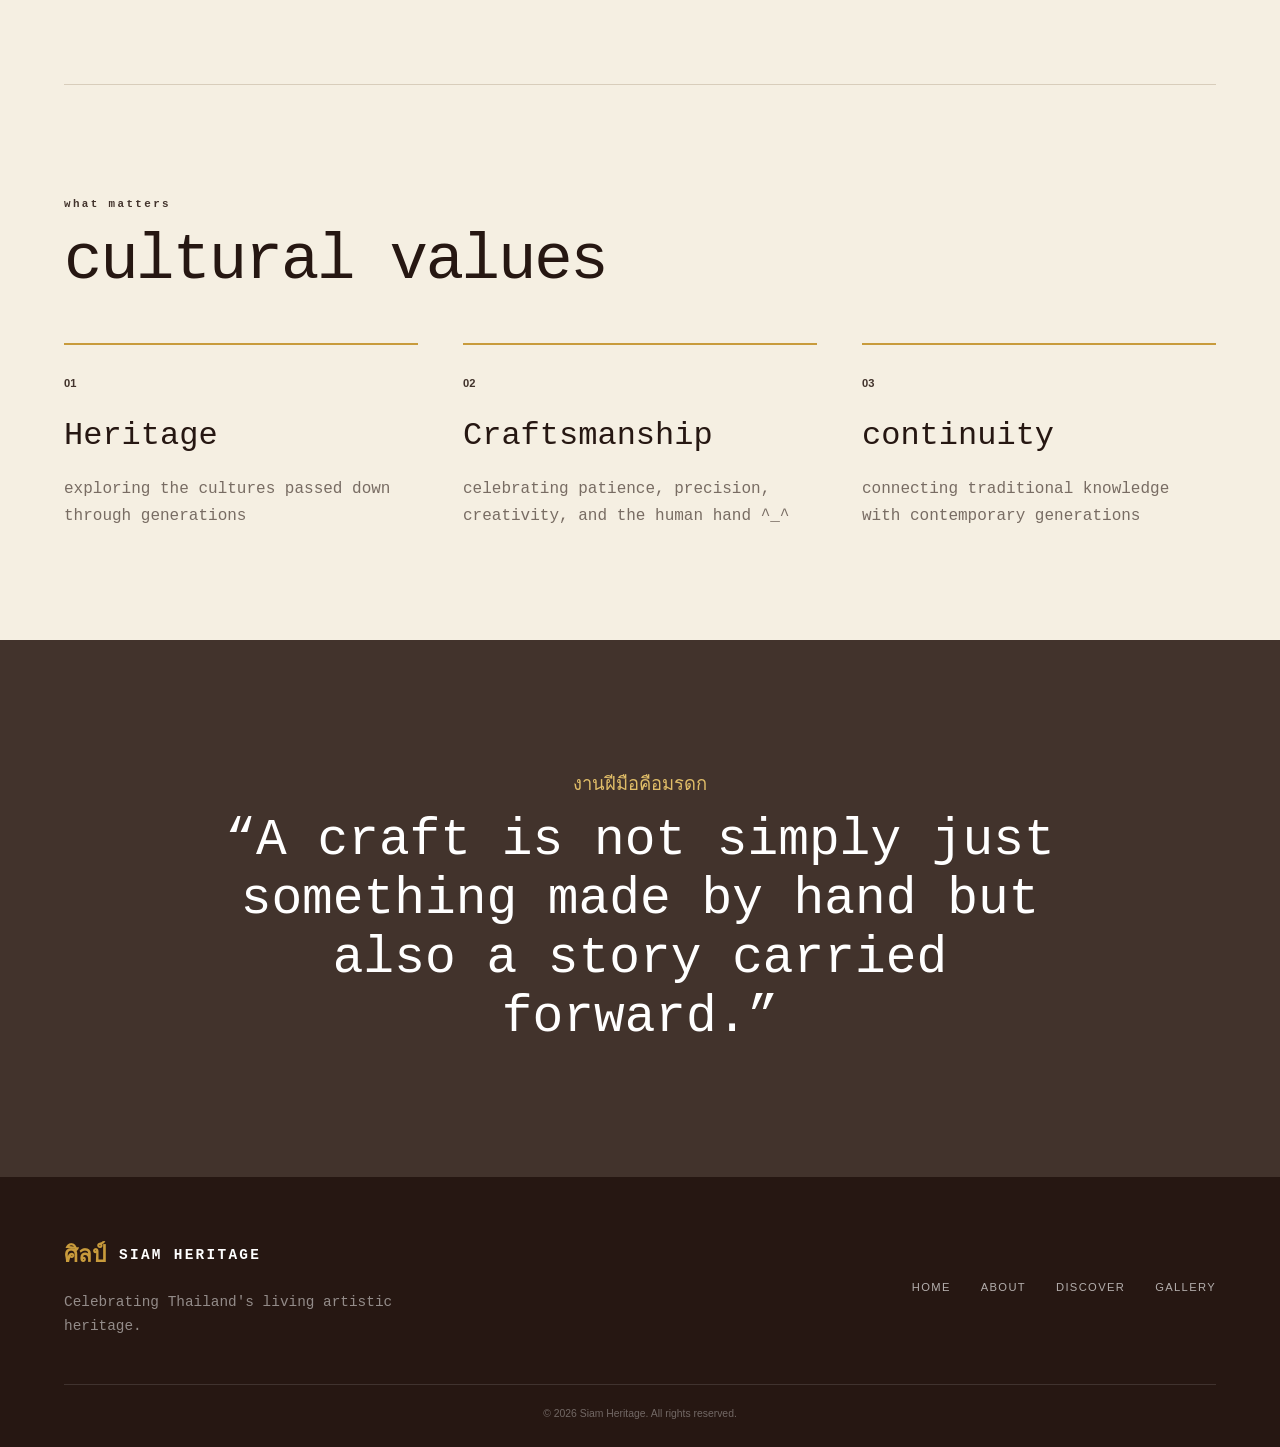
==== commit c6a10cec: "Update About.html" ====
--- a/About.html
+++ b/About.html
@@ -99,7 +99,7 @@
             </p>
 
             <p>
-                We want people around the globe to explore the beauty of Thai crafts, this helps people know more about Thai tradition and discover past works!
+                We want people around the globe to explore the beauty of Thai crafts, this helps people know more about Thai tradition and discover past works.
                 
             </p>
 
